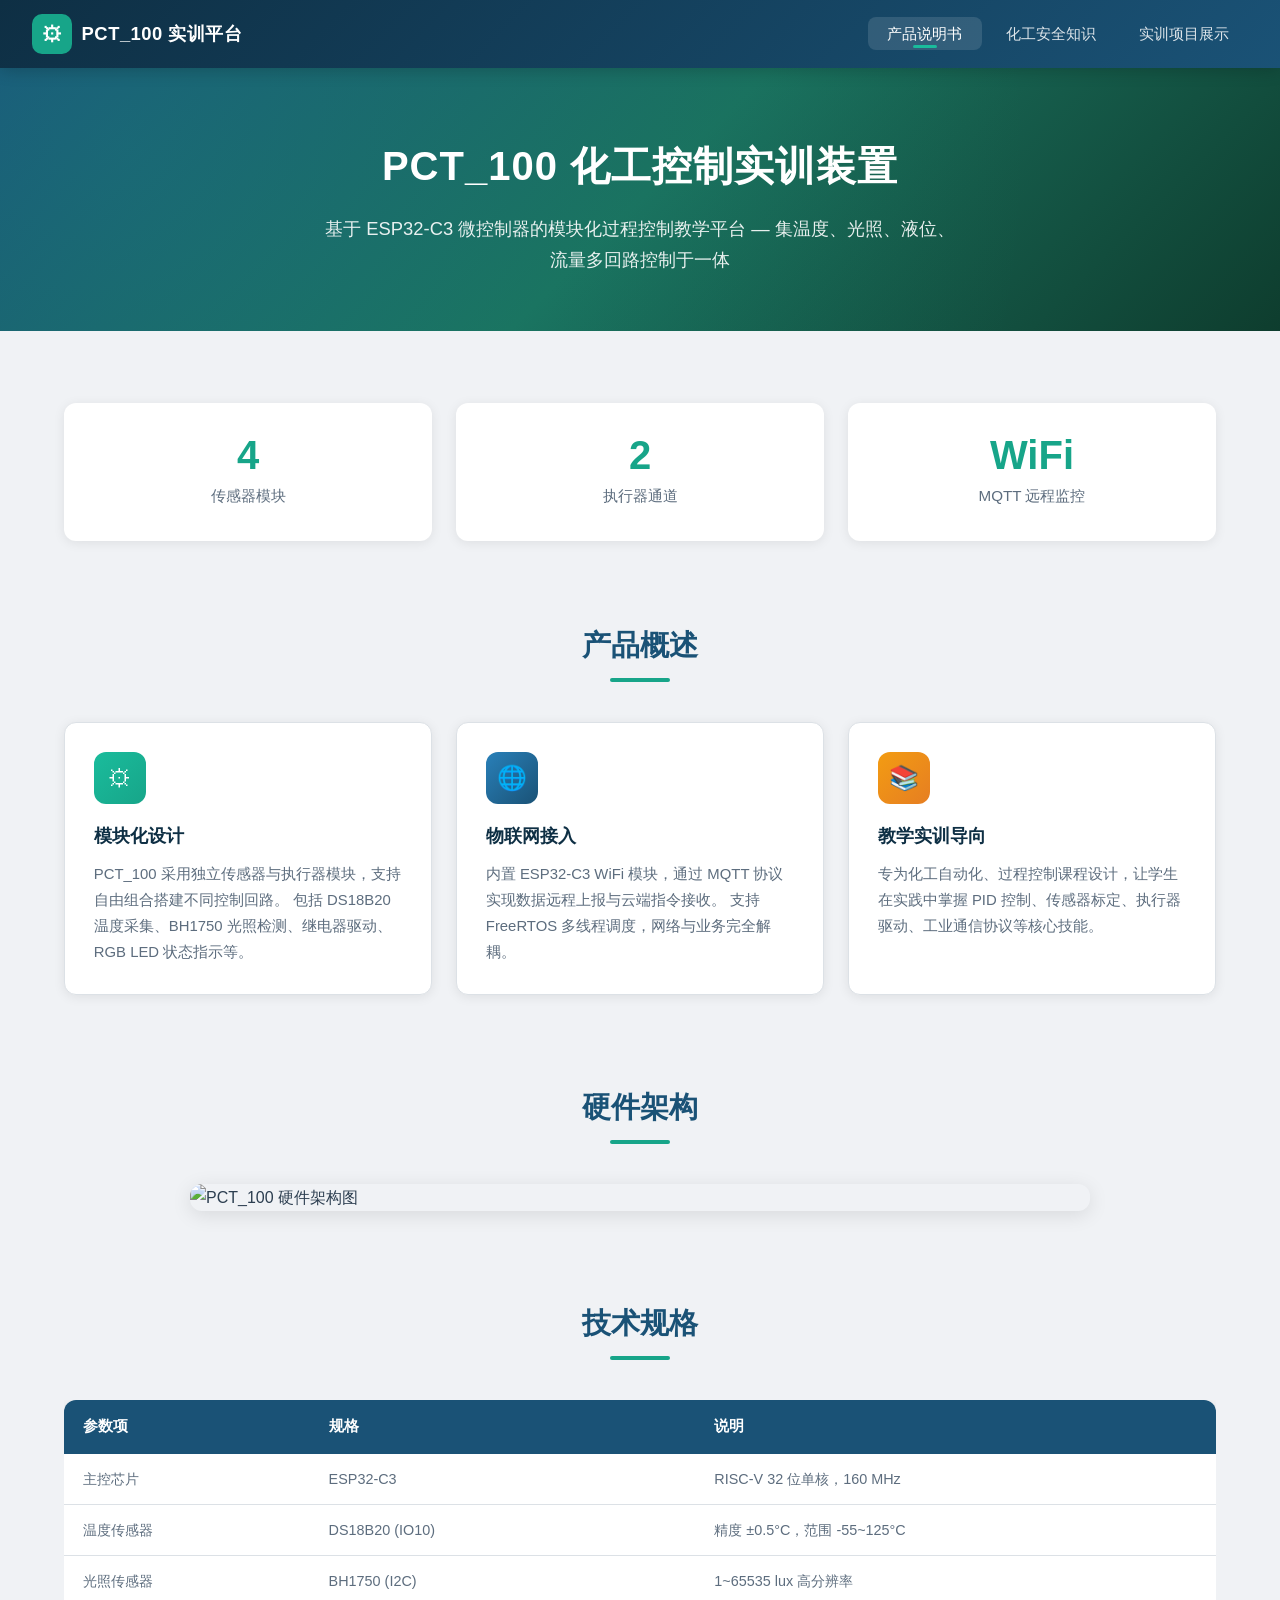
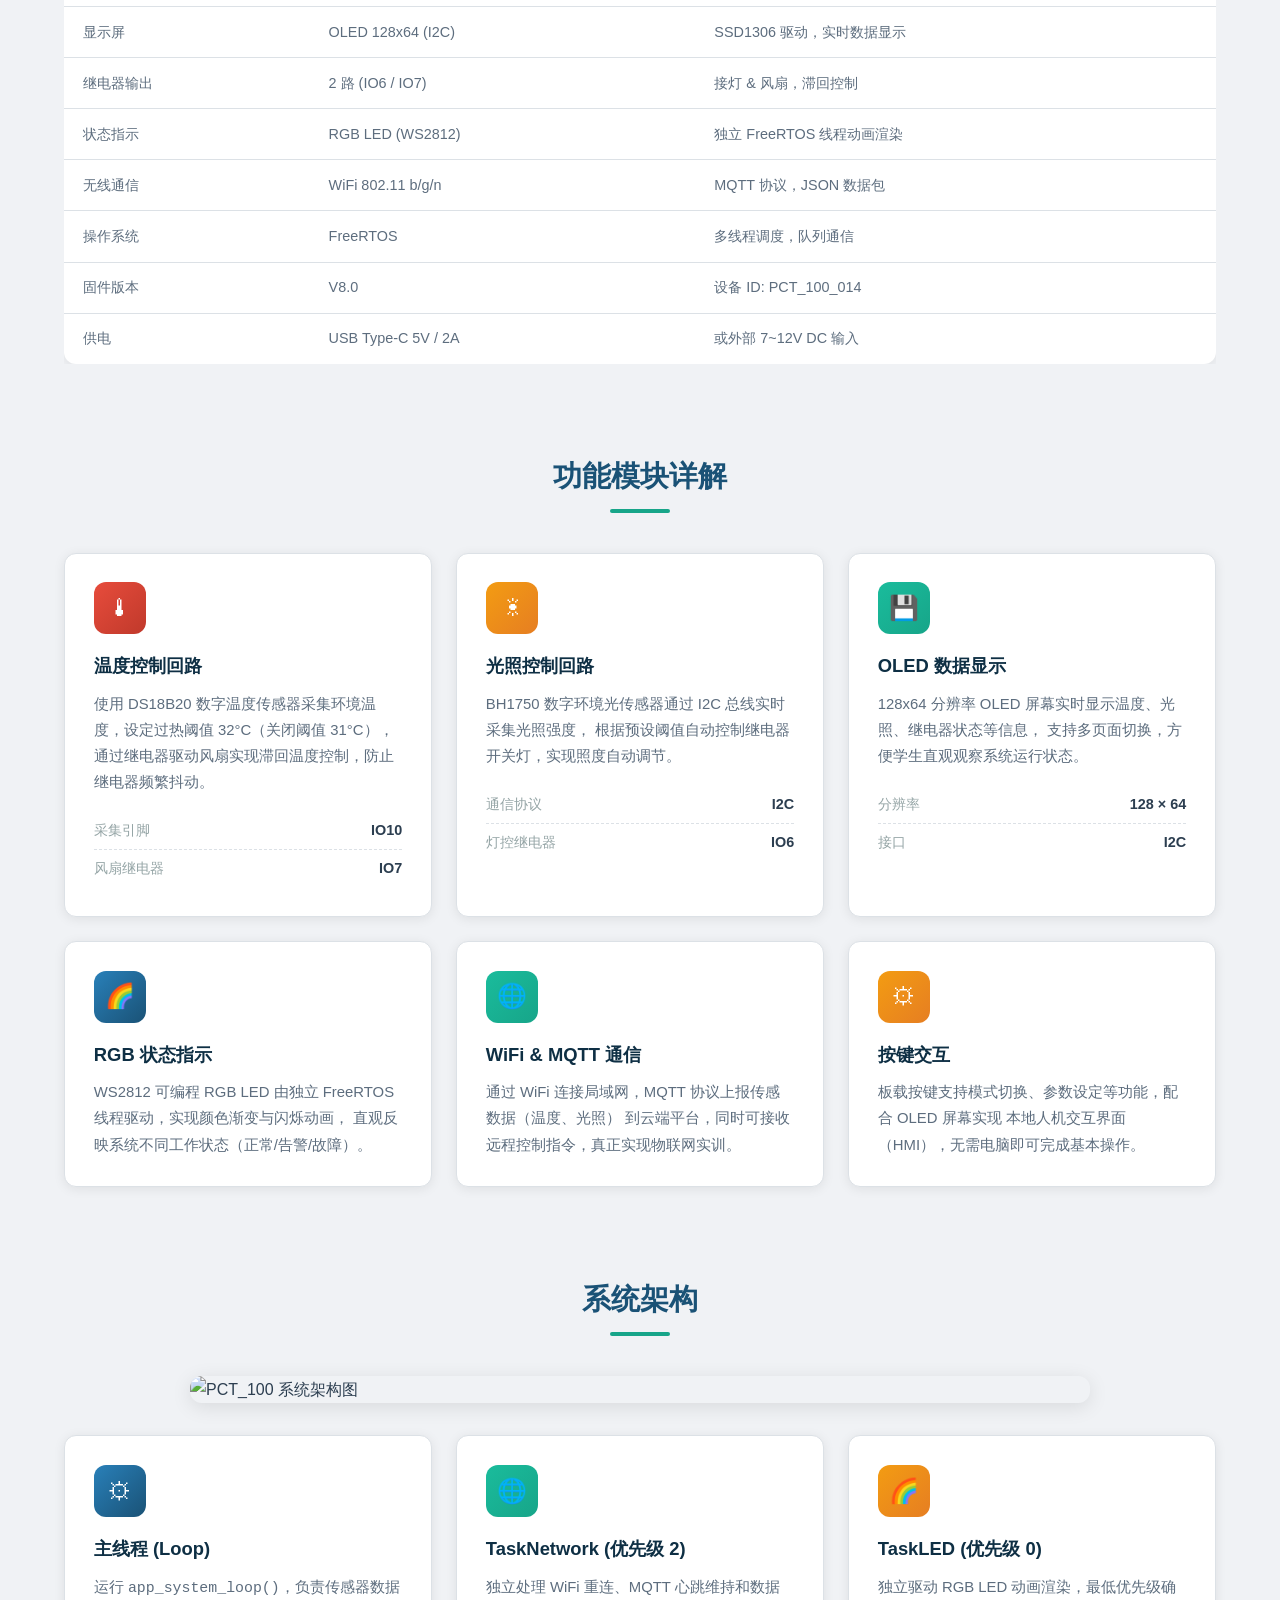
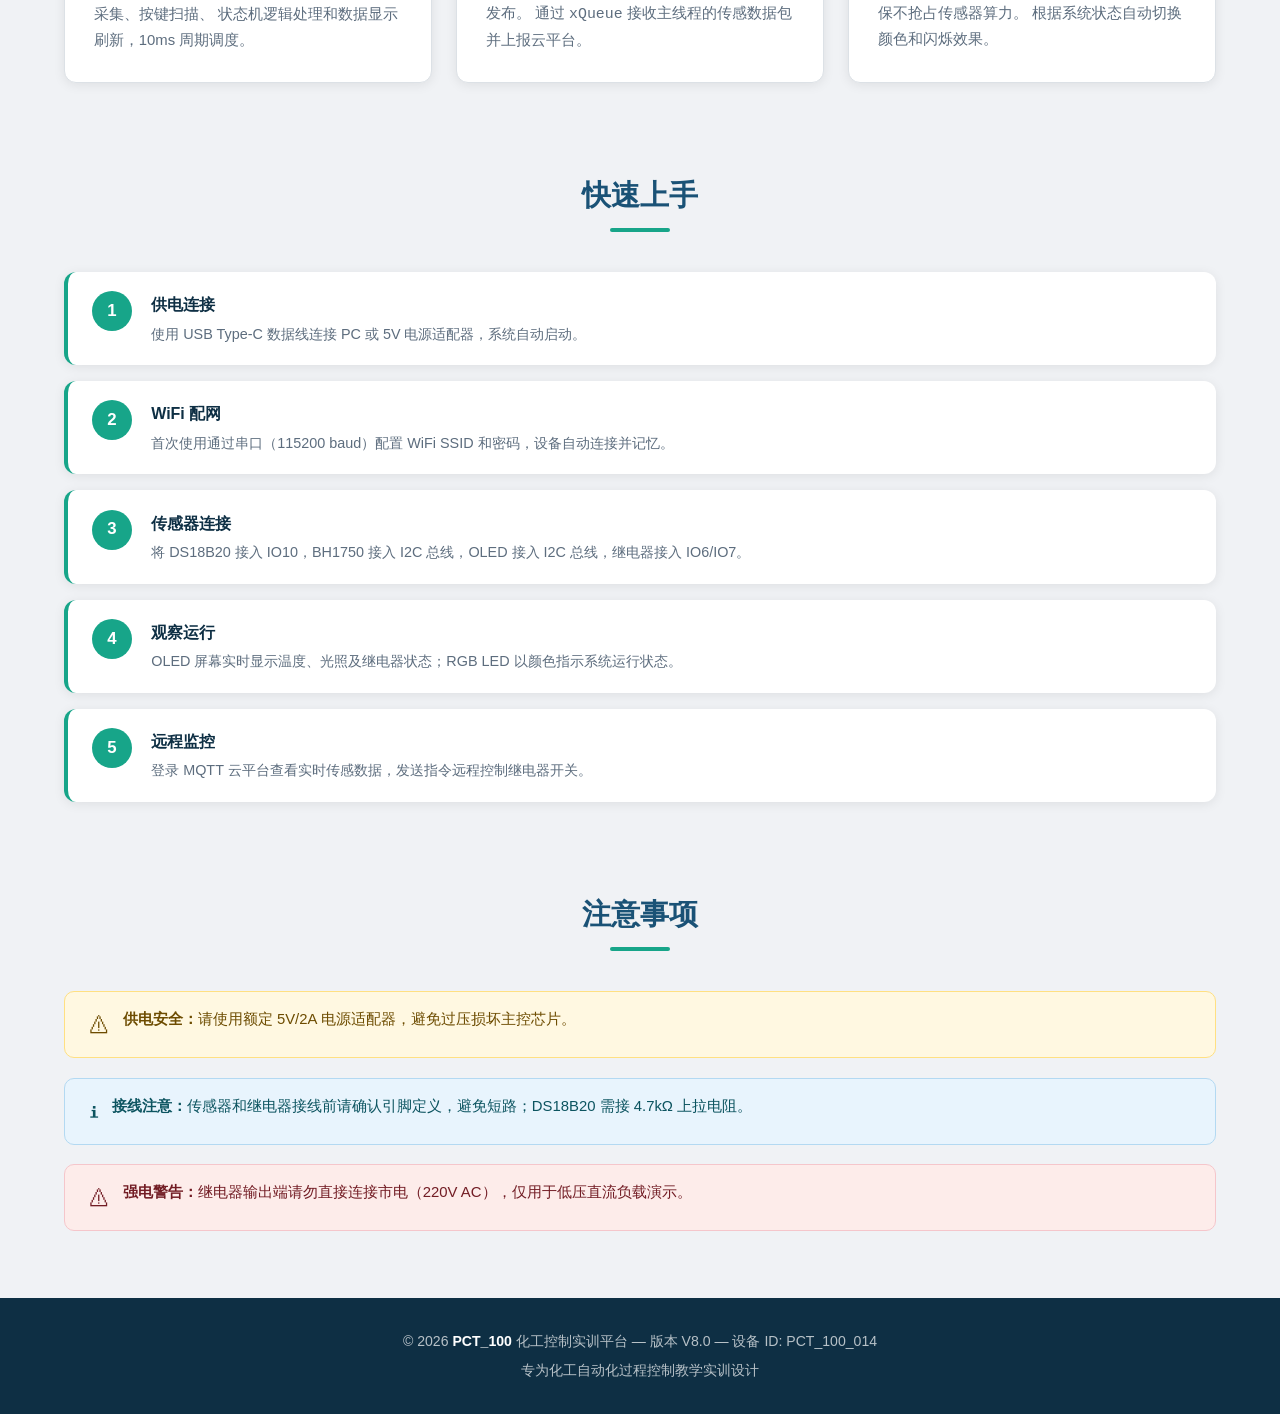
==== index.html @ c3f55b89 "添加 PCT_100 化工控制实训平台多页面网站（产品说明书、安全知识、实训项目展示）" ====
<!DOCTYPE html>
<html lang="zh-CN">
<head>
  <meta charset="UTF-8" />
  <meta name="viewport" content="width=device-width, initial-scale=1.0" />
  <title>PCT_100 化工控制实训装置 - 产品说明书</title>
  <link rel="stylesheet" href="styles.css" />
</head>
<body>

  <!-- ========== 导航栏 ========== -->
  <nav class="navbar">
    <div class="nav-brand">
      <div class="logo-icon">&#9881;</div>
      <span class="brand-text">PCT_100 实训平台</span>
    </div>
    <button class="nav-toggle" onclick="document.querySelector('.nav-links').classList.toggle('show')">&#9776;</button>
    <ul class="nav-links">
      <li><a href="index.html" class="active">产品说明书</a></li>
      <li><a href="safety.html">化工安全知识</a></li>
      <li><a href="projects.html">实训项目展示</a></li>
    </ul>
  </nav>

  <!-- ========== Hero 区 ========== -->
  <header class="hero">
    <h1>PCT_100 化工控制实训装置</h1>
    <p class="subtitle">
      基于 ESP32-C3 微控制器的模块化过程控制教学平台 &mdash;
      集温度、光照、液位、流量多回路控制于一体
    </p>
  </header>

  <!-- ========== 核心亮点数据 ========== -->
  <section class="container">
    <div class="highlight-row">
      <div class="highlight">
        <div class="hl-num">4</div>
        <div class="hl-label">传感器模块</div>
      </div>
      <div class="highlight">
        <div class="hl-num">2</div>
        <div class="hl-label">执行器通道</div>
      </div>
      <div class="highlight">
        <div class="hl-num">WiFi</div>
        <div class="hl-label">MQTT 远程监控</div>
      </div>
    </div>
  </section>

  <!-- ========== 产品概述 ========== -->
  <section class="container" style="padding-top:0;">
    <div class="section-title">
      <h2>产品概述</h2>
      <div class="divider"></div>
    </div>

    <div class="card-grid">
      <div class="card">
        <div class="card-icon green">&#9881;</div>
        <h3>模块化设计</h3>
        <p>
          PCT_100 采用独立传感器与执行器模块，支持自由组合搭建不同控制回路。
          包括 DS18B20 温度采集、BH1750 光照检测、继电器驱动、RGB LED 状态指示等。
        </p>
      </div>
      <div class="card">
        <div class="card-icon">&#127760;</div>
        <h3>物联网接入</h3>
        <p>
          内置 ESP32-C3 WiFi 模块，通过 MQTT 协议实现数据远程上报与云端指令接收。
          支持 FreeRTOS 多线程调度，网络与业务完全解耦。
        </p>
      </div>
      <div class="card">
        <div class="card-icon orange">&#128218;</div>
        <h3>教学实训导向</h3>
        <p>
          专为化工自动化、过程控制课程设计，让学生在实践中掌握
          PID 控制、传感器标定、执行器驱动、工业通信协议等核心技能。
        </p>
      </div>
    </div>
  </section>

  <!-- ========== 硬件架构图（AI 生成） ========== -->
  <section class="container">
    <div class="section-title">
      <h2>硬件架构</h2>
      <div class="divider"></div>
    </div>
    <img
      src="https://trae-api-cn.mchost.guru/api/ide/v1/text_to_image?prompt=A+clean+technical+diagram+of+a+chemical+process+control+training+device+with+ESP32+microcontroller+connected+to+temperature+sensor+DS18B20,+light+sensor,+relay+module,+OLED+display,+RGB+LED,+and+fan,+industrial+blue+and+teal+color+scheme,+minimal+flat+design+style,+white+background&image_size=landscape_16_9"
      alt="PCT_100 硬件架构图"
      style="width:100%;max-width:900px;display:block;margin:0 auto;border-radius:12px;box-shadow:0 4px 20px rgba(0,0,0,0.1);"
    />
  </section>

  <!-- ========== 技术规格 ========== -->
  <section class="container">
    <div class="section-title">
      <h2>技术规格</h2>
      <div class="divider"></div>
    </div>

    <div style="overflow-x:auto;">
      <table class="spec-table">
        <thead>
          <tr>
            <th>参数项</th>
            <th>规格</th>
            <th>说明</th>
          </tr>
        </thead>
        <tbody>
          <tr>
            <td>主控芯片</td>
            <td>ESP32-C3</td>
            <td>RISC-V 32 位单核，160 MHz</td>
          </tr>
          <tr>
            <td>温度传感器</td>
            <td>DS18B20 (IO10)</td>
            <td>精度 &plusmn;0.5&deg;C，范围 -55~125&deg;C</td>
          </tr>
          <tr>
            <td>光照传感器</td>
            <td>BH1750 (I2C)</td>
            <td>1~65535 lux 高分辨率</td>
          </tr>
          <tr>
            <td>显示屏</td>
            <td>OLED 128x64 (I2C)</td>
            <td>SSD1306 驱动，实时数据显示</td>
          </tr>
          <tr>
            <td>继电器输出</td>
            <td>2 路 (IO6 / IO7)</td>
            <td>接灯 &amp; 风扇，滞回控制</td>
          </tr>
          <tr>
            <td>状态指示</td>
            <td>RGB LED (WS2812)</td>
            <td>独立 FreeRTOS 线程动画渲染</td>
          </tr>
          <tr>
            <td>无线通信</td>
            <td>WiFi 802.11 b/g/n</td>
            <td>MQTT 协议，JSON 数据包</td>
          </tr>
          <tr>
            <td>操作系统</td>
            <td>FreeRTOS</td>
            <td>多线程调度，队列通信</td>
          </tr>
          <tr>
            <td>固件版本</td>
            <td>V8.0</td>
            <td>设备 ID: PCT_100_014</td>
          </tr>
          <tr>
            <td>供电</td>
            <td>USB Type-C 5V / 2A</td>
            <td>或外部 7~12V DC 输入</td>
          </tr>
        </tbody>
      </table>
    </div>
  </section>

  <!-- ========== 功能模块详情 ========== -->
  <section class="container">
    <div class="section-title">
      <h2>功能模块详解</h2>
      <div class="divider"></div>
    </div>

    <div class="card-grid">
      <div class="card">
        <div class="card-icon red">&#127777;</div>
        <h3>温度控制回路</h3>
        <p>
          使用 DS18B20 数字温度传感器采集环境温度，设定过热阈值 32&deg;C（关闭阈值 31&deg;C），
          通过继电器驱动风扇实现滞回温度控制，防止继电器频繁抖动。
        </p>
        <div class="spec-row" style="margin-top:1rem;">
          <span class="spec-label">采集引脚</span>
          <span class="spec-value">IO10</span>
        </div>
        <div class="spec-row">
          <span class="spec-label">风扇继电器</span>
          <span class="spec-value">IO7</span>
        </div>
      </div>

      <div class="card">
        <div class="card-icon orange">&#9728;</div>
        <h3>光照控制回路</h3>
        <p>
          BH1750 数字环境光传感器通过 I2C 总线实时采集光照强度，
          根据预设阈值自动控制继电器开关灯，实现照度自动调节。
        </p>
        <div class="spec-row" style="margin-top:1rem;">
          <span class="spec-label">通信协议</span>
          <span class="spec-value">I2C</span>
        </div>
        <div class="spec-row">
          <span class="spec-label">灯控继电器</span>
          <span class="spec-value">IO6</span>
        </div>
      </div>

      <div class="card">
        <div class="card-icon green">&#128190;</div>
        <h3>OLED 数据显示</h3>
        <p>
          128x64 分辨率 OLED 屏幕实时显示温度、光照、继电器状态等信息，
          支持多页面切换，方便学生直观观察系统运行状态。
        </p>
        <div class="spec-row" style="margin-top:1rem;">
          <span class="spec-label">分辨率</span>
          <span class="spec-value">128 &times; 64</span>
        </div>
        <div class="spec-row">
          <span class="spec-label">接口</span>
          <span class="spec-value">I2C</span>
        </div>
      </div>

      <div class="card">
        <div class="card-icon">&#127752;</div>
        <h3>RGB 状态指示</h3>
        <p>
          WS2812 可编程 RGB LED 由独立 FreeRTOS 线程驱动，实现颜色渐变与闪烁动画，
          直观反映系统不同工作状态（正常/告警/故障）。
        </p>
      </div>

      <div class="card">
        <div class="card-icon green">&#127760;</div>
        <h3>WiFi &amp; MQTT 通信</h3>
        <p>
          通过 WiFi 连接局域网，MQTT 协议上报传感数据（温度、光照）
          到云端平台，同时可接收远程控制指令，真正实现物联网实训。
        </p>
      </div>

      <div class="card">
        <div class="card-icon orange">&#9881;</div>
        <h3>按键交互</h3>
        <p>
          板载按键支持模式切换、参数设定等功能，配合 OLED 屏幕实现
          本地人机交互界面（HMI），无需电脑即可完成基本操作。
        </p>
      </div>
    </div>
  </section>

  <!-- ========== FreeRTOS 系统架构 ========== -->
  <section class="container">
    <div class="section-title">
      <h2>系统架构</h2>
      <div class="divider"></div>
    </div>
    <img
      src="https://trae-api-cn.mchost.guru/api/ide/v1/text_to_image?prompt=A+clean+software+architecture+diagram+showing+FreeRTOS+multi-threading+with+three+tasks:+TaskNetwork+for+WiFi+MQTT,+TaskLedIndicator+for+RGB+LED,+and+main+loop+for+sensor+processing,+with+message+queue+between+them,+professional+blue+and+teal+color+scheme,+flat+modern+design,+white+background&image_size=landscape_16_9"
      alt="PCT_100 系统架构图"
      style="width:100%;max-width:900px;display:block;margin:0 auto 2rem;border-radius:12px;box-shadow:0 4px 20px rgba(0,0,0,0.1);"
    />

    <div class="card-grid">
      <div class="card">
        <div class="card-icon">&#9881;</div>
        <h3>主线程 (Loop)</h3>
        <p>
          运行 <code>app_system_loop()</code>，负责传感器数据采集、按键扫描、
          状态机逻辑处理和数据显示刷新，10ms 周期调度。
        </p>
      </div>
      <div class="card">
        <div class="card-icon green">&#127760;</div>
        <h3>TaskNetwork (优先级 2)</h3>
        <p>
          独立处理 WiFi 重连、MQTT 心跳维持和数据发布。
          通过 <code>xQueue</code> 接收主线程的传感数据包并上报云平台。
        </p>
      </div>
      <div class="card">
        <div class="card-icon orange">&#127752;</div>
        <h3>TaskLED (优先级 0)</h3>
        <p>
          独立驱动 RGB LED 动画渲染，最低优先级确保不抢占传感器算力。
          根据系统状态自动切换颜色和闪烁效果。
        </p>
      </div>
    </div>
  </section>

  <!-- ========== 快速上手 ========== -->
  <section class="container">
    <div class="section-title">
      <h2>快速上手</h2>
      <div class="divider"></div>
    </div>

    <div class="steps">
      <div class="step">
        <div class="step-num">1</div>
        <div class="step-content">
          <h4>供电连接</h4>
          <p>使用 USB Type-C 数据线连接 PC 或 5V 电源适配器，系统自动启动。</p>
        </div>
      </div>
      <div class="step">
        <div class="step-num">2</div>
        <div class="step-content">
          <h4>WiFi 配网</h4>
          <p>首次使用通过串口（115200 baud）配置 WiFi SSID 和密码，设备自动连接并记忆。</p>
        </div>
      </div>
      <div class="step">
        <div class="step-num">3</div>
        <div class="step-content">
          <h4>传感器连接</h4>
          <p>将 DS18B20 接入 IO10，BH1750 接入 I2C 总线，OLED 接入 I2C 总线，继电器接入 IO6/IO7。</p>
        </div>
      </div>
      <div class="step">
        <div class="step-num">4</div>
        <div class="step-content">
          <h4>观察运行</h4>
          <p>OLED 屏幕实时显示温度、光照及继电器状态；RGB LED 以颜色指示系统运行状态。</p>
        </div>
      </div>
      <div class="step">
        <div class="step-num">5</div>
        <div class="step-content">
          <h4>远程监控</h4>
          <p>登录 MQTT 云平台查看实时传感数据，发送指令远程控制继电器开关。</p>
        </div>
      </div>
    </div>
  </section>

  <!-- ========== 注意事项 ========== -->
  <section class="container">
    <div class="section-title">
      <h2>注意事项</h2>
      <div class="divider"></div>
    </div>

    <div class="alert alert-warning">
      <span class="alert-icon">&#9888;</span>
      <span><strong>供电安全：</strong>请使用额定 5V/2A 电源适配器，避免过压损坏主控芯片。</span>
    </div>
    <div class="alert alert-info">
      <span class="alert-icon">&#8505;</span>
      <span><strong>接线注意：</strong>传感器和继电器接线前请确认引脚定义，避免短路；DS18B20 需接 4.7k&Omega; 上拉电阻。</span>
    </div>
    <div class="alert alert-danger">
      <span class="alert-icon">&#9888;</span>
      <span><strong>强电警告：</strong>继电器输出端请勿直接连接市电（220V AC），仅用于低压直流负载演示。</span>
    </div>
  </section>

  <!-- ========== 页脚 ========== -->
  <footer class="footer">
    <p>&copy; 2026 <strong>PCT_100</strong> 化工控制实训平台 &mdash; 版本 V8.0 &mdash; 设备 ID: PCT_100_014</p>
    <p style="margin-top:0.3rem;">专为化工自动化过程控制教学实训设计</p>
  </footer>

</body>
</html>
---- styles.css ----
/* ============================================
   PCT_100 化工控制实训平台 - 全局样式表
   ============================================ */

/* ---------- CSS 变量 ---------- */
:root {
  --primary: #1a5276;
  --primary-light: #2980b9;
  --primary-dark: #0e2f44;
  --accent: #17a589;
  --accent-light: #1abc9c;
  --danger: #e74c3c;
  --warning: #f39c12;
  --bg: #f0f2f5;
  --bg-card: #ffffff;
  --text: #2c3e50;
  --text-light: #5d6d7e;
  --text-muted: #95a5a6;
  --border: #dce1e6;
  --shadow: 0 2px 12px rgba(0, 0, 0, 0.08);
  --shadow-hover: 0 6px 24px rgba(0, 0, 0, 0.12);
  --radius: 12px;
  --transition: 0.3s cubic-bezier(0.4, 0, 0.2, 1);
  --nav-height: 68px;
  --max-width: 1200px;
}

/* ---------- Reset ---------- */
*,
*::before,
*::after {
  margin: 0;
  padding: 0;
  box-sizing: border-box;
}

html {
  scroll-behavior: smooth;
  font-size: 16px;
}

body {
  font-family: "Segoe UI", "PingFang SC", "Microsoft YaHei", "Helvetica Neue",
    sans-serif;
  color: var(--text);
  background: var(--bg);
  line-height: 1.7;
  min-height: 100vh;
  padding-top: var(--nav-height);
}

/* ---------- 导航栏 ---------- */
.navbar {
  position: fixed;
  top: 0;
  left: 0;
  right: 0;
  height: var(--nav-height);
  background: linear-gradient(135deg, var(--primary-dark), var(--primary));
  display: flex;
  align-items: center;
  justify-content: space-between;
  padding: 0 2rem;
  z-index: 1000;
  box-shadow: 0 2px 16px rgba(0, 0, 0, 0.2);
}

.nav-brand {
  display: flex;
  align-items: center;
  gap: 0.6rem;
}

.nav-brand .logo-icon {
  width: 40px;
  height: 40px;
  background: var(--accent);
  border-radius: 10px;
  display: flex;
  align-items: center;
  justify-content: center;
  font-size: 1.3rem;
  color: #fff;
  font-weight: bold;
}

.nav-brand .brand-text {
  color: #fff;
  font-size: 1.15rem;
  font-weight: 700;
  letter-spacing: 0.5px;
}

.nav-links {
  display: flex;
  list-style: none;
  gap: 0.3rem;
}

.nav-links a {
  color: rgba(255, 255, 255, 0.85);
  text-decoration: none;
  padding: 0.5rem 1.2rem;
  border-radius: 8px;
  font-size: 0.95rem;
  font-weight: 500;
  transition: var(--transition);
  position: relative;
}

.nav-links a:hover,
.nav-links a.active {
  color: #fff;
  background: rgba(255, 255, 255, 0.12);
}

.nav-links a.active::after {
  content: "";
  position: absolute;
  bottom: 2px;
  left: 50%;
  transform: translateX(-50%);
  width: 24px;
  height: 3px;
  background: var(--accent-light);
  border-radius: 2px;
}

/* 移动端菜单按钮 */
.nav-toggle {
  display: none;
  background: none;
  border: none;
  color: #fff;
  font-size: 1.5rem;
  cursor: pointer;
  padding: 0.3rem;
}

/* ---------- 页面 Hero ---------- */
.hero {
  background: linear-gradient(135deg, #1a5276 0%, #1a6e5c 50%, #0e3d2e 100%);
  color: #fff;
  text-align: center;
  padding: 4rem 2rem 3.5rem;
  position: relative;
  overflow: hidden;
}

.hero::before {
  content: "";
  position: absolute;
  top: -50%;
  left: -50%;
  width: 200%;
  height: 200%;
  background: radial-gradient(
    circle at 30% 40%,
    rgba(26, 188, 156, 0.15) 0%,
    transparent 50%
  );
  pointer-events: none;
}

.hero h1 {
  font-size: 2.5rem;
  font-weight: 800;
  margin-bottom: 0.8rem;
  position: relative;
  letter-spacing: 1px;
}

.hero .subtitle {
  font-size: 1.15rem;
  opacity: 0.9;
  position: relative;
  max-width: 640px;
  margin: 0 auto;
}

/* ---------- 容器 ---------- */
.container {
  max-width: var(--max-width);
  margin: 0 auto;
  padding: 2.5rem 1.5rem 3rem;
}

/* ---------- 区块标题 ---------- */
.section-title {
  text-align: center;
  margin-bottom: 2.5rem;
}

.section-title h2 {
  font-size: 1.8rem;
  font-weight: 700;
  color: var(--primary);
  margin-bottom: 0.4rem;
}

.section-title .divider {
  width: 60px;
  height: 4px;
  background: var(--accent);
  border-radius: 2px;
  margin: 0.5rem auto 0;
}

/* ---------- 卡片网格 ---------- */
.card-grid {
  display: grid;
  grid-template-columns: repeat(auto-fit, minmax(320px, 1fr));
  gap: 1.5rem;
}

.card {
  background: var(--bg-card);
  border-radius: var(--radius);
  padding: 1.8rem;
  box-shadow: var(--shadow);
  transition: var(--transition);
  border: 1px solid var(--border);
}

.card:hover {
  transform: translateY(-4px);
  box-shadow: var(--shadow-hover);
}

.card-icon {
  width: 52px;
  height: 52px;
  border-radius: 12px;
  display: flex;
  align-items: center;
  justify-content: center;
  font-size: 1.5rem;
  margin-bottom: 1rem;
  background: linear-gradient(135deg, var(--primary-light), var(--primary));
  color: #fff;
}

.card-icon.green {
  background: linear-gradient(135deg, var(--accent-light), var(--accent));
}

.card-icon.orange {
  background: linear-gradient(135deg, #f39c12, #e67e22);
}

.card-icon.red {
  background: linear-gradient(135deg, #e74c3c, #c0392b);
}

.card h3 {
  font-size: 1.15rem;
  font-weight: 700;
  margin-bottom: 0.6rem;
  color: var(--primary-dark);
}

.card p {
  color: var(--text-light);
  font-size: 0.93rem;
  line-height: 1.75;
}

.card .spec-row {
  display: flex;
  justify-content: space-between;
  padding: 0.4rem 0;
  border-bottom: 1px dashed var(--border);
  font-size: 0.9rem;
}

.card .spec-row:last-child {
  border-bottom: none;
}

.card .spec-label {
  color: var(--text-muted);
  font-weight: 500;
}

.card .spec-value {
  color: var(--text);
  font-weight: 600;
}

/* ---------- 图片卡片 ---------- */
.img-card {
  background: var(--bg-card);
  border-radius: var(--radius);
  overflow: hidden;
  box-shadow: var(--shadow);
  transition: var(--transition);
  border: 1px solid var(--border);
}

.img-card:hover {
  transform: translateY(-4px);
  box-shadow: var(--shadow-hover);
}

.img-card img {
  width: 100%;
  height: 200px;
  object-fit: cover;
  display: block;
}

.img-card .img-card-body {
  padding: 1.2rem 1.5rem;
}

.img-card .img-card-body h4 {
  font-size: 1.05rem;
  font-weight: 700;
  color: var(--primary-dark);
  margin-bottom: 0.3rem;
}

.img-card .img-card-body p {
  color: var(--text-light);
  font-size: 0.88rem;
}

/* ---------- 技术规格表 ---------- */
.spec-table {
  width: 100%;
  border-collapse: collapse;
  background: var(--bg-card);
  border-radius: var(--radius);
  overflow: hidden;
  box-shadow: var(--shadow);
}

.spec-table thead {
  background: var(--primary);
  color: #fff;
}

.spec-table th {
  padding: 0.9rem 1.2rem;
  text-align: left;
  font-weight: 600;
  font-size: 0.93rem;
}

.spec-table td {
  padding: 0.8rem 1.2rem;
  border-bottom: 1px solid var(--border);
  font-size: 0.9rem;
  color: var(--text-light);
}

.spec-table tbody tr:hover {
  background: #f8fafb;
}

.spec-table tbody tr:last-child td {
  border-bottom: none;
}

/* ---------- 步骤列表 ---------- */
.steps {
  display: flex;
  flex-direction: column;
  gap: 1rem;
  counter-reset: step;
}

.step {
  display: flex;
  align-items: flex-start;
  gap: 1.2rem;
  background: var(--bg-card);
  padding: 1.2rem 1.5rem;
  border-radius: var(--radius);
  box-shadow: var(--shadow);
  border-left: 4px solid var(--accent);
  transition: var(--transition);
}

.step:hover {
  border-left-color: var(--primary-light);
  box-shadow: var(--shadow-hover);
}

.step-num {
  width: 40px;
  height: 40px;
  flex-shrink: 0;
  background: var(--accent);
  color: #fff;
  border-radius: 50%;
  display: flex;
  align-items: center;
  justify-content: center;
  font-weight: 700;
  font-size: 1.05rem;
}

.step-content h4 {
  font-size: 1rem;
  font-weight: 700;
  color: var(--primary-dark);
  margin-bottom: 0.2rem;
}

.step-content p {
  font-size: 0.9rem;
  color: var(--text-light);
}

/* ---------- 安全警示框 ---------- */
.alert {
  padding: 1rem 1.5rem;
  border-radius: 10px;
  margin-bottom: 1.2rem;
  font-size: 0.93rem;
  display: flex;
  align-items: flex-start;
  gap: 0.8rem;
  line-height: 1.6;
}

.alert-danger {
  background: #fdecea;
  border: 1px solid #f5c6cb;
  color: #721c24;
}

.alert-warning {
  background: #fff8e1;
  border: 1px solid #ffe082;
  color: #6d4c00;
}

.alert-info {
  background: #e8f4fd;
  border: 1px solid #b3d9f2;
  color: #0c5460;
}

.alert .alert-icon {
  font-size: 1.3rem;
  flex-shrink: 0;
}

/* ---------- 特性亮点 ---------- */
.highlight-row {
  display: grid;
  grid-template-columns: repeat(3, 1fr);
  gap: 1.5rem;
  margin: 2rem 0;
}

.highlight {
  text-align: center;
  padding: 2rem 1.2rem;
  background: var(--bg-card);
  border-radius: var(--radius);
  box-shadow: var(--shadow);
  transition: var(--transition);
}

.highlight:hover {
  transform: translateY(-4px);
  box-shadow: var(--shadow-hover);
}

.highlight .hl-num {
  font-size: 2.5rem;
  font-weight: 800;
  color: var(--accent);
  line-height: 1;
}

.highlight .hl-label {
  margin-top: 0.5rem;
  color: var(--text-light);
  font-size: 0.95rem;
  font-weight: 500;
}

/* ---------- 页脚 ---------- */
.footer {
  background: var(--primary-dark);
  color: rgba(255, 255, 255, 0.7);
  text-align: center;
  padding: 2rem 1.5rem;
  font-size: 0.88rem;
}

.footer strong {
  color: #fff;
}

/* ---------- 响应式 ---------- */
@media (max-width: 768px) {
  .hero h1 {
    font-size: 1.7rem;
  }

  .hero .subtitle {
    font-size: 1rem;
  }

  .nav-links {
    display: none;
    position: absolute;
    top: var(--nav-height);
    left: 0;
    right: 0;
    background: var(--primary-dark);
    flex-direction: column;
    padding: 0.8rem;
    gap: 0.2rem;
  }

  .nav-links.show {
    display: flex;
  }

  .nav-toggle {
    display: block;
  }

  .card-grid {
    grid-template-columns: 1fr;
  }

  .highlight-row {
    grid-template-columns: 1fr;
  }

  .container {
    padding: 1.5rem 1rem 2rem;
  }
}

@media (max-width: 480px) {
  .hero {
    padding: 2.5rem 1rem 2rem;
  }

  .hero h1 {
    font-size: 1.4rem;
  }

  .spec-table {
    font-size: 0.8rem;
  }

  .spec-table th,
  .spec-table td {
    padding: 0.6rem 0.7rem;
  }
}
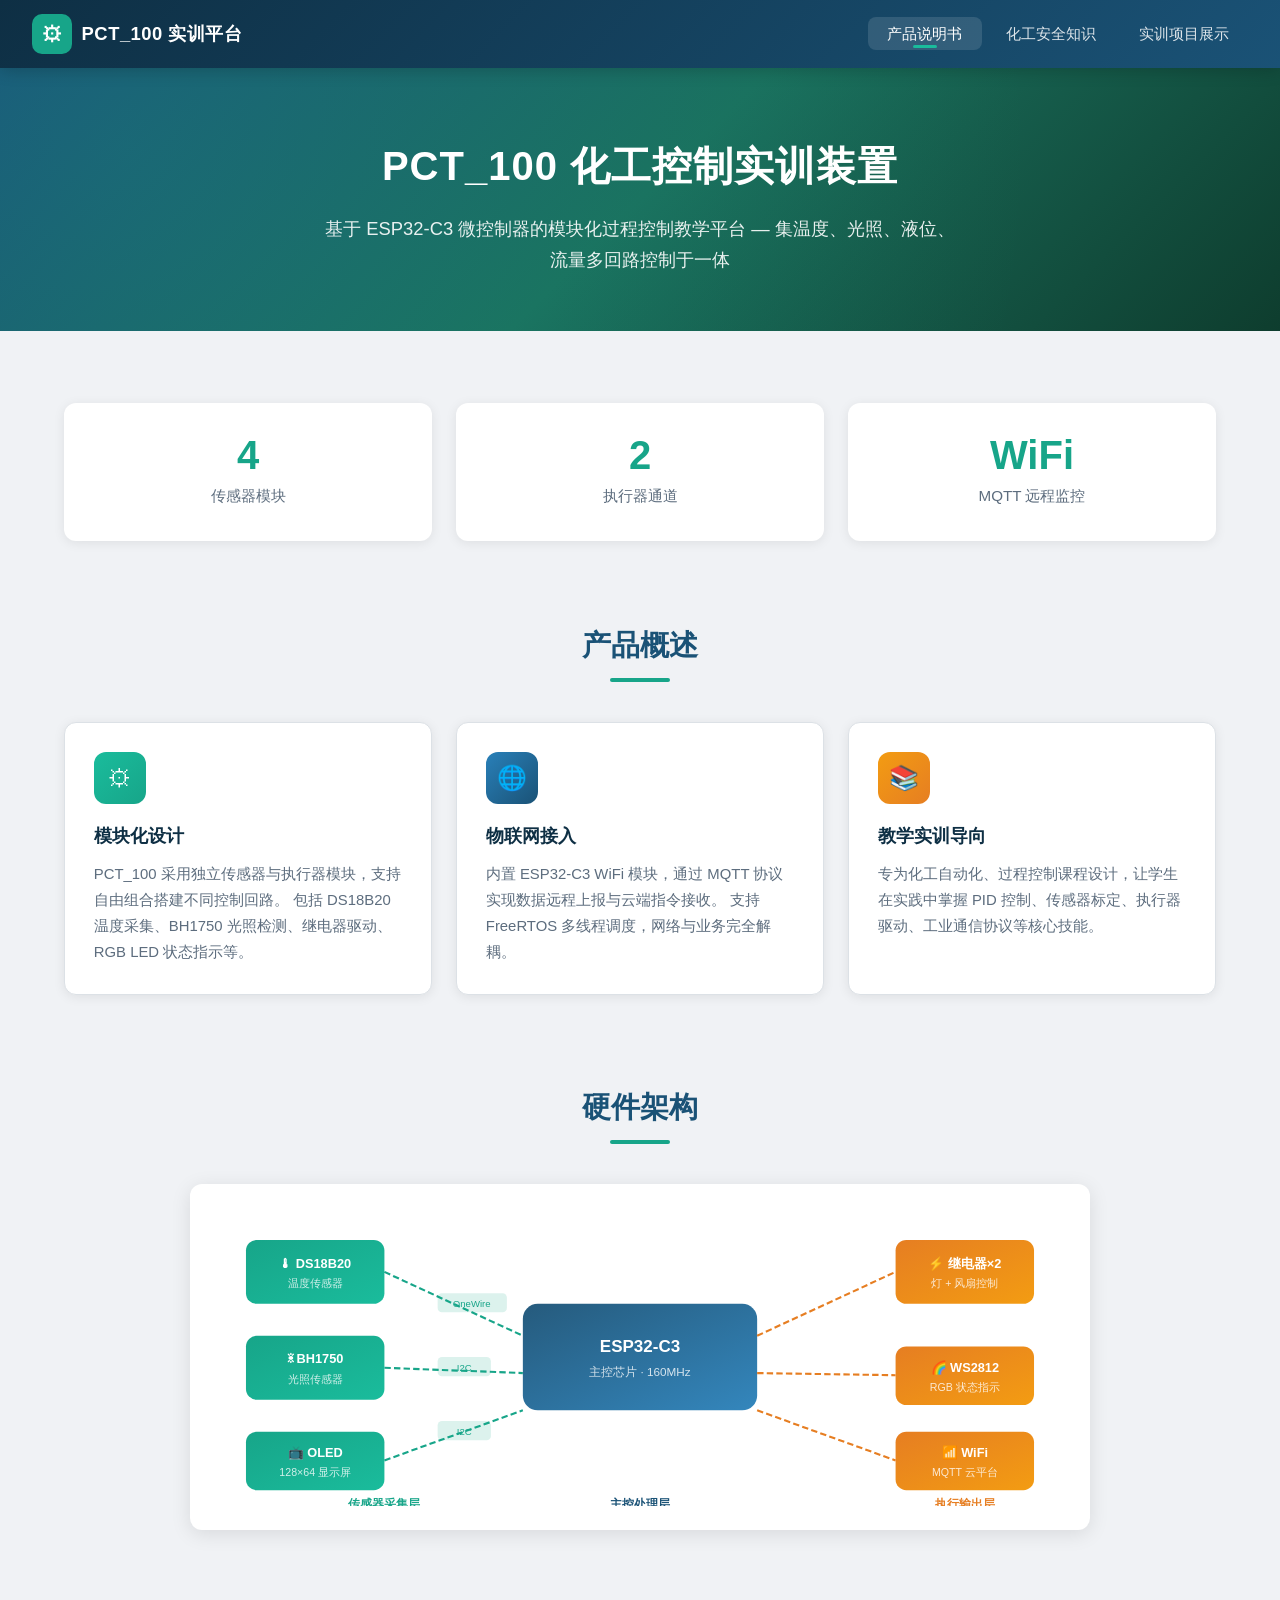
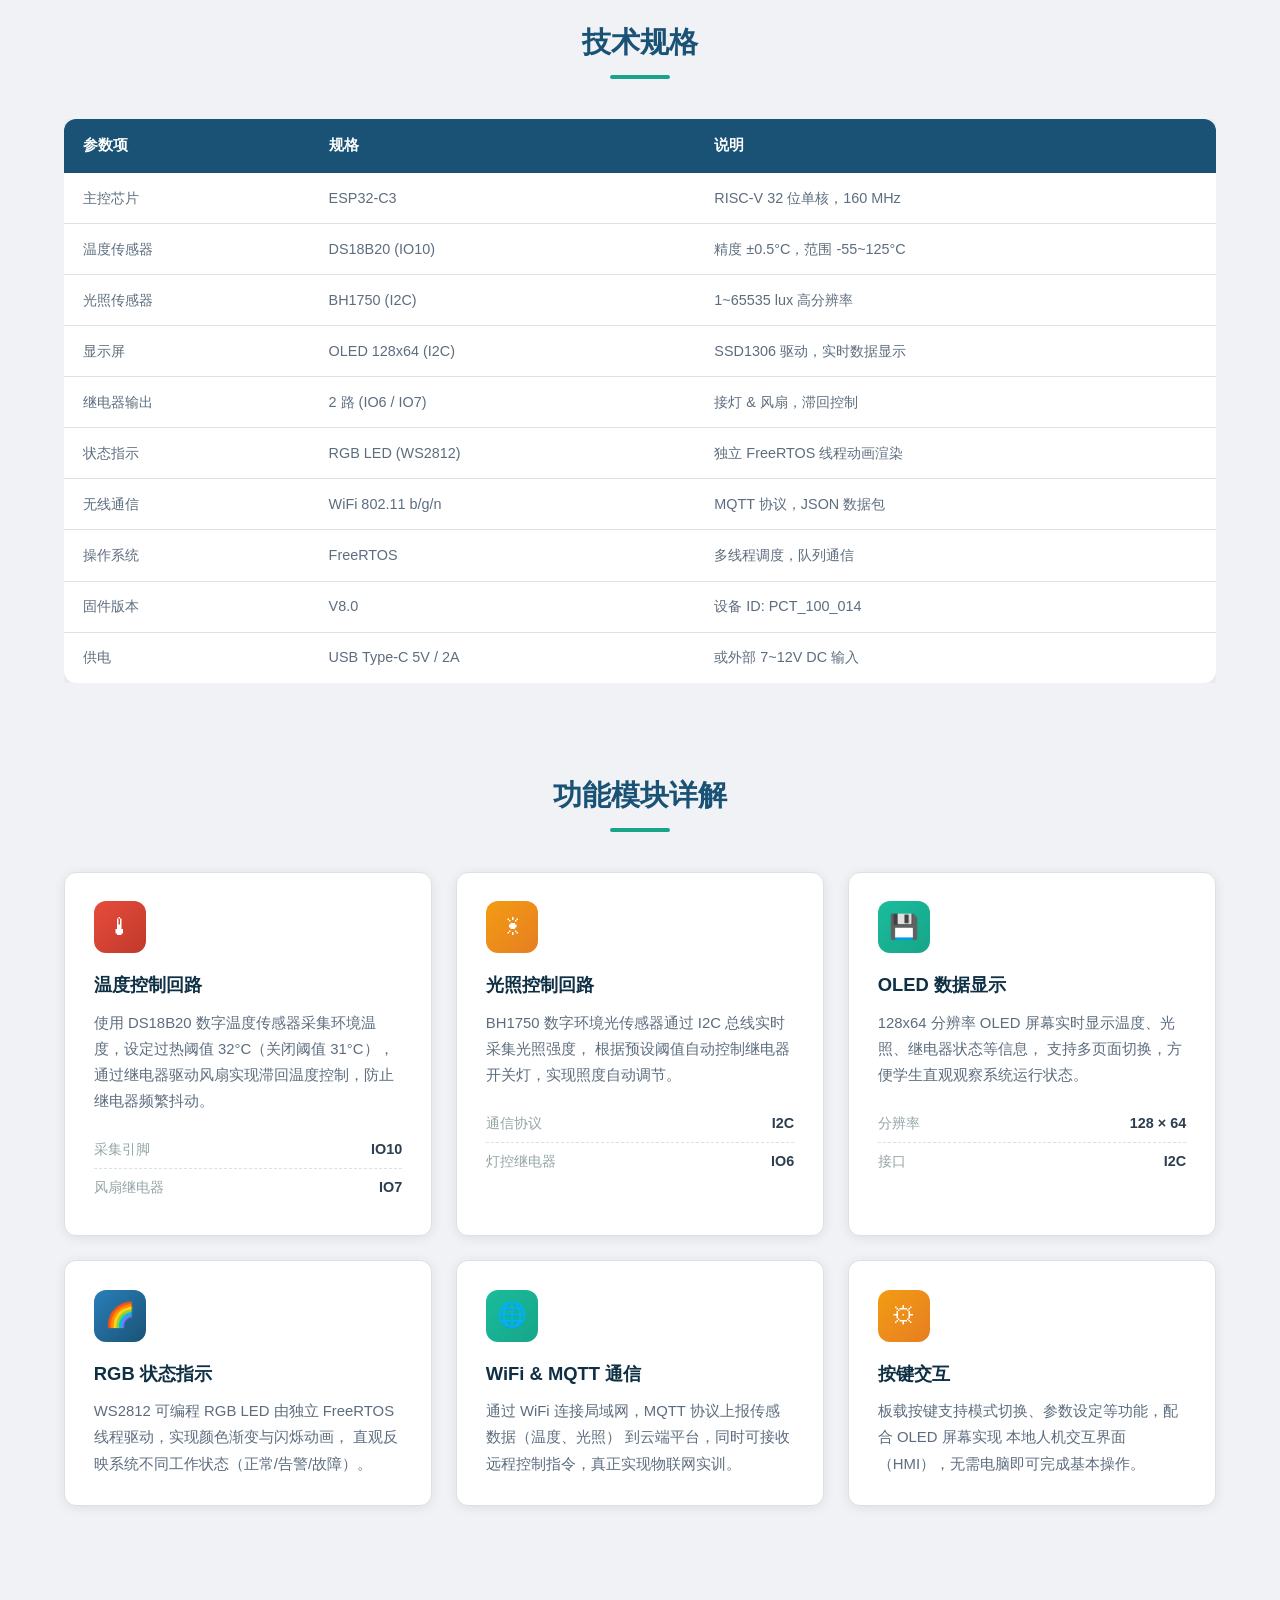
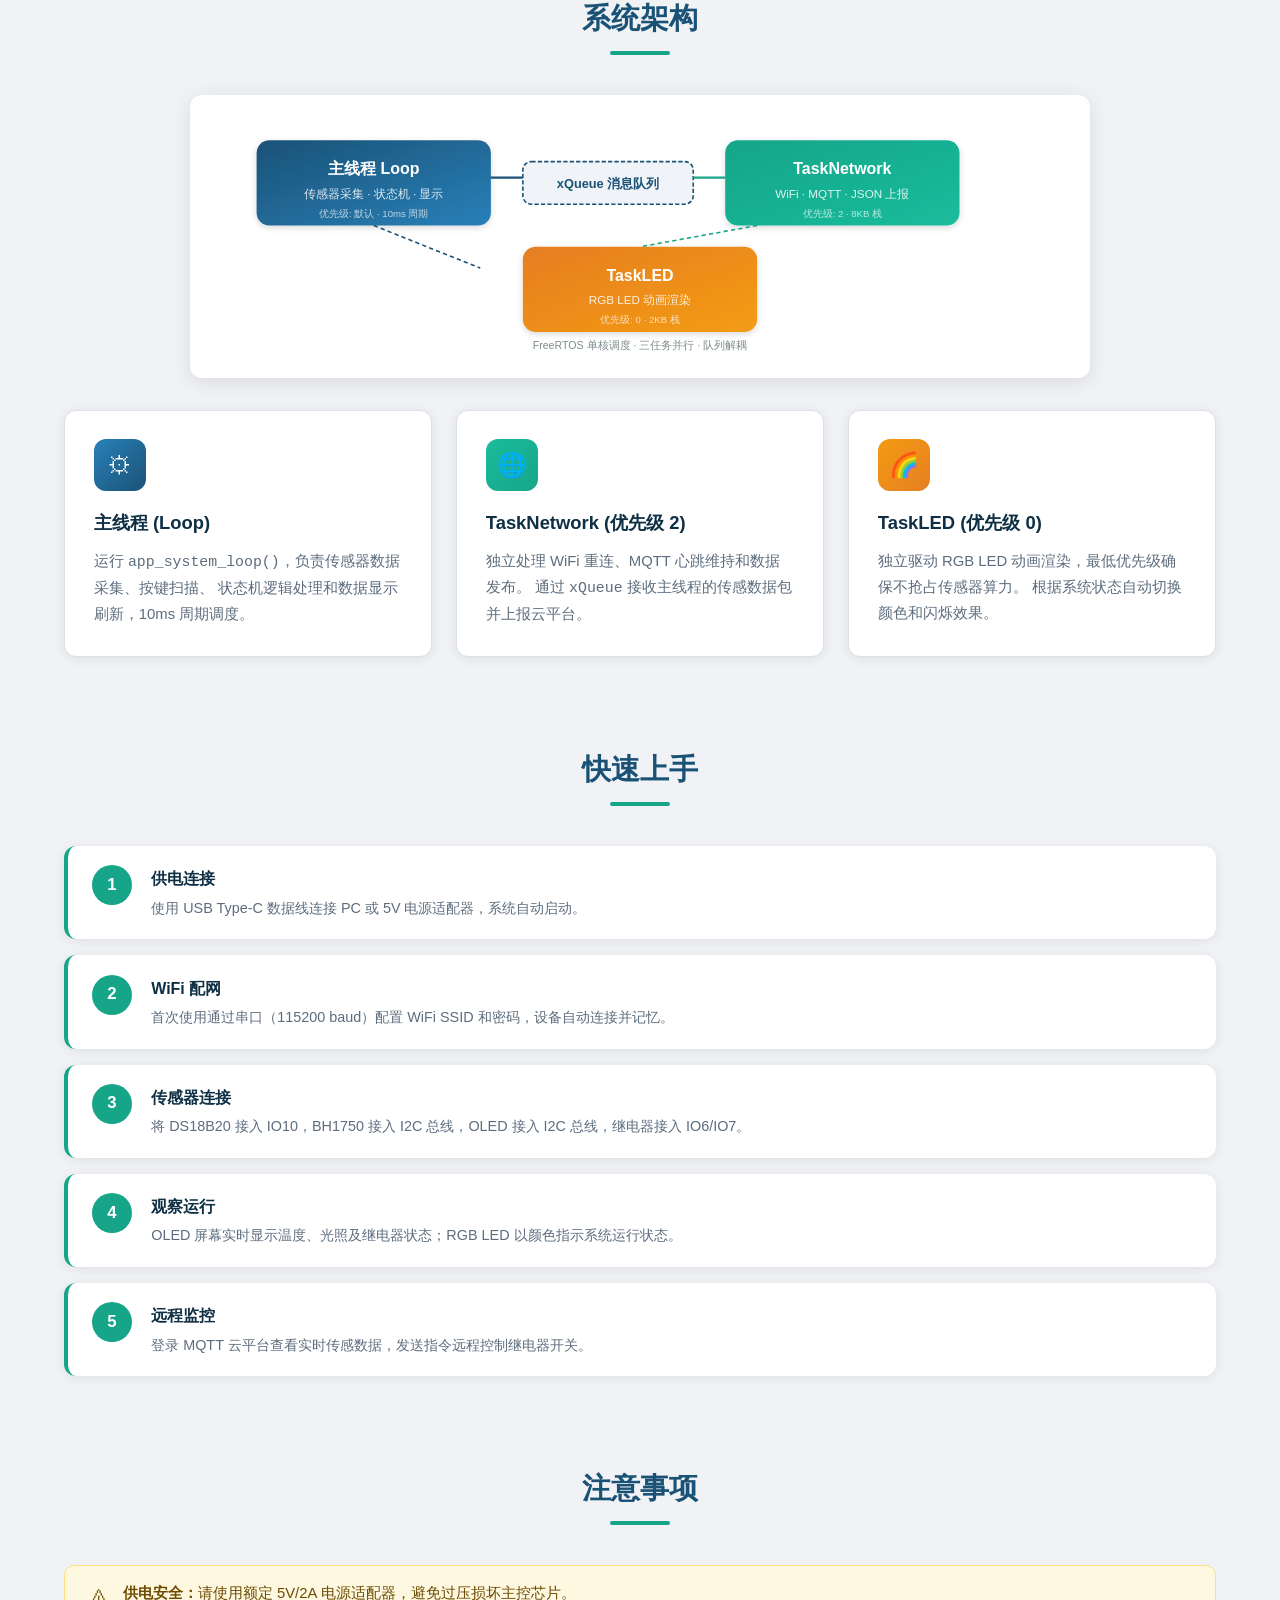
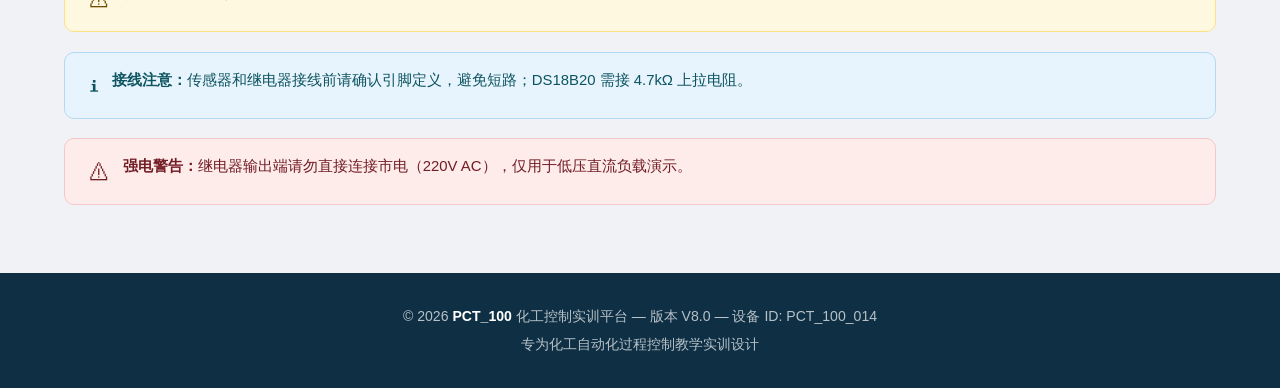
==== commit 71dfe0f9: "修复图片显示问题：替换 AI 生成图片为内联 SVG 矢量图和 CSS 渐变卡片" ====
--- a/index.html
+++ b/index.html
@@ -90,11 +90,59 @@
       <h2>硬件架构</h2>
       <div class="divider"></div>
     </div>
-    <img
-      src="https://trae-api-cn.mchost.guru/api/ide/v1/text_to_image?prompt=A+clean+technical+diagram+of+a+chemical+process+control+training+device+with+ESP32+microcontroller+connected+to+temperature+sensor+DS18B20,+light+sensor,+relay+module,+OLED+display,+RGB+LED,+and+fan,+industrial+blue+and+teal+color+scheme,+minimal+flat+design+style,+white+background&image_size=landscape_16_9"
-      alt="PCT_100 硬件架构图"
-      style="width:100%;max-width:900px;display:block;margin:0 auto;border-radius:12px;box-shadow:0 4px 20px rgba(0,0,0,0.1);"
-    />
+    <div style="max-width:900px;margin:0 auto;background:#fff;border-radius:12px;box-shadow:0 4px 20px rgba(0,0,0,0.1);padding:1.5rem;overflow:hidden;">
+      <svg viewBox="0 0 800 280" xmlns="http://www.w3.org/2000/svg" style="width:100%;display:block;">
+        <defs>
+          <linearGradient id="cpuGrad" x1="0" y1="0" x2="1" y2="1"><stop offset="0%" stop-color="#1a5276"/><stop offset="100%" stop-color="#2980b9"/></linearGradient>
+          <linearGradient id="sensorGrad" x1="0" y1="0" x2="1" y2="1"><stop offset="0%" stop-color="#17a589"/><stop offset="100%" stop-color="#1abc9c"/></linearGradient>
+          <linearGradient id="actGrad" x1="0" y1="0" x2="1" y2="1"><stop offset="0%" stop-color="#e67e22"/><stop offset="100%" stop-color="#f39c12"/></linearGradient>
+        </defs>
+        <!-- ESP32 主控 -->
+        <rect x="290" y="90" width="220" height="100" rx="14" fill="url(#cpuGrad)" opacity="0.95"/>
+        <text x="400" y="135" text-anchor="middle" fill="#fff" font-size="16" font-weight="700">ESP32-C3</text>
+        <text x="400" y="158" text-anchor="middle" fill="rgba(255,255,255,0.8)" font-size="11">主控芯片 · 160MHz</text>
+        <!-- 温度传感器 -->
+        <rect x="30" y="30" width="130" height="60" rx="10" fill="url(#sensorGrad)"/>
+        <text x="95" y="56" text-anchor="middle" fill="#fff" font-size="12" font-weight="700">🌡 DS18B20</text>
+        <text x="95" y="74" text-anchor="middle" fill="rgba(255,255,255,0.8)" font-size="10">温度传感器</text>
+        <line x1="160" y1="60" x2="290" y2="120" stroke="#17a589" stroke-width="2" stroke-dasharray="6,3"/>
+        <rect x="210" y="80" width="65" height="18" rx="4" fill="#17a589" opacity="0.15"/>
+        <text x="242" y="93" text-anchor="middle" fill="#17a589" font-size="9">OneWire</text>
+        <!-- 光照传感器 -->
+        <rect x="30" y="120" width="130" height="60" rx="10" fill="url(#sensorGrad)"/>
+        <text x="95" y="146" text-anchor="middle" fill="#fff" font-size="12" font-weight="700">☀ BH1750</text>
+        <text x="95" y="164" text-anchor="middle" fill="rgba(255,255,255,0.8)" font-size="10">光照传感器</text>
+        <line x1="160" y1="150" x2="290" y2="155" stroke="#17a589" stroke-width="2" stroke-dasharray="6,3"/>
+        <rect x="210" y="140" width="50" height="18" rx="4" fill="#17a589" opacity="0.15"/>
+        <text x="235" y="153" text-anchor="middle" fill="#17a589" font-size="9">I2C</text>
+        <!-- OLED 显示 -->
+        <rect x="30" y="210" width="130" height="55" rx="10" fill="url(#sensorGrad)"/>
+        <text x="95" y="234" text-anchor="middle" fill="#fff" font-size="12" font-weight="700">📺 OLED</text>
+        <text x="95" y="252" text-anchor="middle" fill="rgba(255,255,255,0.8)" font-size="10">128×64 显示屏</text>
+        <line x1="160" y1="237" x2="290" y2="190" stroke="#17a589" stroke-width="2" stroke-dasharray="6,3"/>
+        <rect x="210" y="200" width="50" height="18" rx="4" fill="#17a589" opacity="0.15"/>
+        <text x="235" y="213" text-anchor="middle" fill="#17a589" font-size="9">I2C</text>
+        <!-- 继电器 -->
+        <rect x="640" y="30" width="130" height="60" rx="10" fill="url(#actGrad)"/>
+        <text x="705" y="56" text-anchor="middle" fill="#fff" font-size="12" font-weight="700">⚡ 继电器×2</text>
+        <text x="705" y="74" text-anchor="middle" fill="rgba(255,255,255,0.8)" font-size="10">灯 + 风扇控制</text>
+        <line x1="510" y1="120" x2="640" y2="60" stroke="#e67e22" stroke-width="2" stroke-dasharray="6,3"/>
+        <!-- RGB LED -->
+        <rect x="640" y="130" width="130" height="55" rx="10" fill="url(#actGrad)"/>
+        <text x="705" y="154" text-anchor="middle" fill="#fff" font-size="12" font-weight="700">🌈 WS2812</text>
+        <text x="705" y="172" text-anchor="middle" fill="rgba(255,255,255,0.8)" font-size="10">RGB 状态指示</text>
+        <line x1="510" y1="155" x2="640" y2="157" stroke="#e67e22" stroke-width="2" stroke-dasharray="6,3"/>
+        <!-- WiFi -->
+        <rect x="640" y="210" width="130" height="55" rx="10" fill="url(#actGrad)"/>
+        <text x="705" y="234" text-anchor="middle" fill="#fff" font-size="12" font-weight="700">📶 WiFi</text>
+        <text x="705" y="252" text-anchor="middle" fill="rgba(255,255,255,0.8)" font-size="10">MQTT 云平台</text>
+        <line x1="510" y1="190" x2="640" y2="237" stroke="#e67e22" stroke-width="2" stroke-dasharray="6,3"/>
+        <!-- 底部标签 -->
+        <text x="160" y="282" text-anchor="middle" fill="#17a589" font-size="11" font-weight="600">传感器采集层</text>
+        <text x="400" y="282" text-anchor="middle" fill="#1a5276" font-size="11" font-weight="600">主控处理层</text>
+        <text x="705" y="282" text-anchor="middle" fill="#e67e22" font-size="11" font-weight="600">执行输出层</text>
+      </svg>
+    </div>
   </section>
 
   <!-- ========== 技术规格 ========== -->
@@ -263,11 +311,40 @@
       <h2>系统架构</h2>
       <div class="divider"></div>
     </div>
-    <img
-      src="https://trae-api-cn.mchost.guru/api/ide/v1/text_to_image?prompt=A+clean+software+architecture+diagram+showing+FreeRTOS+multi-threading+with+three+tasks:+TaskNetwork+for+WiFi+MQTT,+TaskLedIndicator+for+RGB+LED,+and+main+loop+for+sensor+processing,+with+message+queue+between+them,+professional+blue+and+teal+color+scheme,+flat+modern+design,+white+background&image_size=landscape_16_9"
-      alt="PCT_100 系统架构图"
-      style="width:100%;max-width:900px;display:block;margin:0 auto 2rem;border-radius:12px;box-shadow:0 4px 20px rgba(0,0,0,0.1);"
-    />
+    <div style="max-width:900px;margin:0 auto 2rem;background:#fff;border-radius:12px;box-shadow:0 4px 20px rgba(0,0,0,0.1);padding:1.5rem;overflow:hidden;">
+      <svg viewBox="0 0 800 220" xmlns="http://www.w3.org/2000/svg" style="width:100%;display:block;">
+        <defs>
+          <linearGradient id="t1Grad" x1="0" y1="0" x2="1" y2="1"><stop offset="0%" stop-color="#1a5276"/><stop offset="100%" stop-color="#2980b9"/></linearGradient>
+          <linearGradient id="t2Grad" x1="0" y1="0" x2="1" y2="1"><stop offset="0%" stop-color="#17a589"/><stop offset="100%" stop-color="#1abc9c"/></linearGradient>
+          <linearGradient id="t3Grad" x1="0" y1="0" x2="1" y2="1"><stop offset="0%" stop-color="#e67e22"/><stop offset="100%" stop-color="#f39c12"/></linearGradient>
+          <filter id="shadow1"><feDropShadow dx="0" dy="2" stdDeviation="3" flood-opacity="0.15"/></filter>
+        </defs>
+        <!-- 任务一：主线程 -->
+        <rect x="40" y="20" width="220" height="80" rx="12" fill="url(#t1Grad)" filter="url(#shadow1)"/>
+        <text x="150" y="52" text-anchor="middle" fill="#fff" font-size="15" font-weight="700">主线程 Loop</text>
+        <text x="150" y="74" text-anchor="middle" fill="rgba(255,255,255,0.85)" font-size="11">传感器采集 · 状态机 · 显示</text>
+        <text x="150" y="92" text-anchor="middle" fill="rgba(255,255,255,0.7)" font-size="9">优先级: 默认 · 10ms 周期</text>
+        <!-- 队列 -->
+        <rect x="290" y="40" width="160" height="40" rx="8" fill="#f0f4f8" stroke="#1a5276" stroke-width="1.5" stroke-dasharray="4,2"/>
+        <text x="370" y="65" text-anchor="middle" fill="#1a5276" font-size="12" font-weight="600">xQueue 消息队列</text>
+        <line x1="260" y1="55" x2="290" y2="55" stroke="#1a5276" stroke-width="2" marker-end="url(#arrow1)"/>
+        <!-- 任务二 -->
+        <rect x="480" y="20" width="220" height="80" rx="12" fill="url(#t2Grad)" filter="url(#shadow1)"/>
+        <text x="590" y="52" text-anchor="middle" fill="#fff" font-size="15" font-weight="700">TaskNetwork</text>
+        <text x="590" y="74" text-anchor="middle" fill="rgba(255,255,255,0.85)" font-size="11">WiFi · MQTT · JSON 上报</text>
+        <text x="590" y="92" text-anchor="middle" fill="rgba(255,255,255,0.7)" font-size="9">优先级: 2 · 8KB 栈</text>
+        <line x1="450" y1="55" x2="480" y2="55" stroke="#17a589" stroke-width="2"/>
+        <!-- 任务三 -->
+        <rect x="290" y="120" width="220" height="80" rx="12" fill="url(#t3Grad)" filter="url(#shadow1)"/>
+        <text x="400" y="152" text-anchor="middle" fill="#fff" font-size="15" font-weight="700">TaskLED</text>
+        <text x="400" y="174" text-anchor="middle" fill="rgba(255,255,255,0.85)" font-size="11">RGB LED 动画渲染</text>
+        <text x="400" y="192" text-anchor="middle" fill="rgba(255,255,255,0.7)" font-size="9">优先级: 0 · 2KB 栈</text>
+        <line x1="150" y1="100" x2="250" y2="140" stroke="#1a5276" stroke-width="1.5" stroke-dasharray="4,3"/>
+        <line x1="510" y1="100" x2="400" y2="120" stroke="#17a589" stroke-width="1.5" stroke-dasharray="4,3"/>
+        <!-- 底部说明 -->
+        <text x="400" y="216" text-anchor="middle" fill="#7f8c8d" font-size="10">FreeRTOS 单核调度 · 三任务并行 · 队列解耦</text>
+      </svg>
+    </div>
 
     <div class="card-grid">
       <div class="card">
